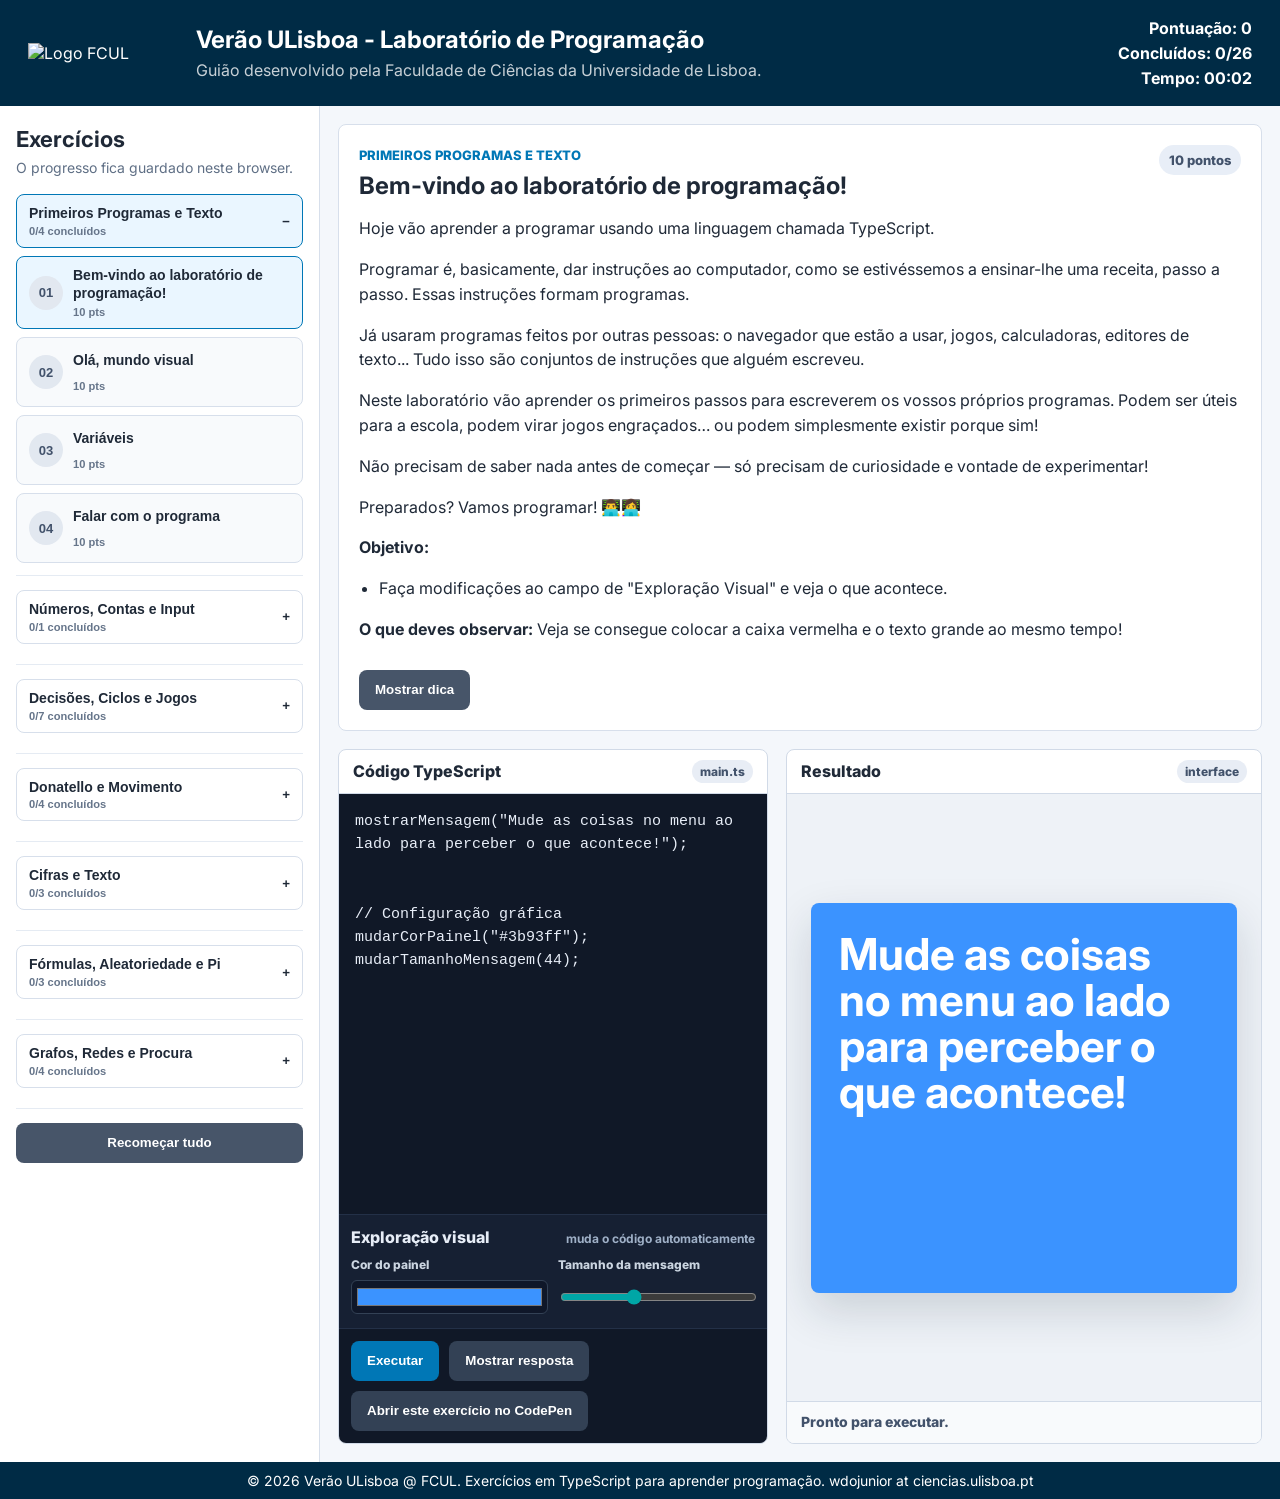
==== index.html @ 36903ab9 "updating project and project structure" ====
<!DOCTYPE html>
<html lang="pt">
  <head>
    <meta charset="UTF-8">
    <meta name="viewport" content="width=device-width, initial-scale=1.0">
    <title>Verão ULisboa - Laboratório de Programação</title>
    <link rel="stylesheet" href="https://fonts.googleapis.com/css2?family=Inter:wght@400;600;700&display=swap">
    <link rel="stylesheet" href="assets/style.css">
  </head>
  <body>
    <header class="topbar">
      <img src="https://ciencias.ulisboa.pt/sites/default/files/Ciencias_Logo_Azul-02.png" alt="Logo FCUL">
      <div>
        <h1>Verão ULisboa - Laboratório de Programação</h1>
        <p>Guião desenvolvido pela Faculdade de Ciências da Universidade de Lisboa.</p>
      </div>
      <div class="status-panel" aria-label="Progresso">
        <div>Pontuação: <span id="score">0</span></div>
        <div>Concluídos: <span id="completedCount">0</span>/<span id="totalCount">0</span></div>
        <div>Tempo: <span id="timer">00:00</span></div>
      </div>
    </header>

    <main class="workspace">
      <aside class="exercise-nav" aria-label="Lista de exercícios">
        <div class="nav-heading">
          <h2>Exercícios</h2>
          <p>O progresso fica guardado neste browser.</p>
        </div>
        <div id="exerciseList" class="exercise-list"></div>
        <div class="restart-button">
          <button type="button" onclick="restartTutorial()">Recomeçar tudo</button>
        </div>
      </aside>

      <section class="lesson">
        <article class="briefing">
          <div class="briefing-header">
            <div>
              <p id="exerciseTopic" class="eyebrow"></p>
              <h2 id="exerciseTitle"></h2>
            </div>
            <span id="exerciseStatus" class="status-badge"></span>
          </div>
          <div id="exerciseBody"></div>
          <div class="hint-box" id="hintBox"></div>
        </article>

        <section id="editor-preview-container" class="lab">
          <div class="editor-shell">
            <div class="panel-title">
              <span>Código TypeScript</span>
              <span class="file-pill">main.ts</span>
            </div>
            <textarea id="editor" spellcheck="false" aria-label="Editor de TypeScript"></textarea>
            <div id="visualTools" class="visual-tools" hidden></div>
            <div class="actions">
              <button type="button" onclick="runStudentCode()">Executar</button>
              <button type="button" class="secondary-button" id="solutionBtn" onclick="showSolution()">Mostrar resposta</button>
              <button type="button" class="secondary-button" onclick="openInCodePen()">Abrir este exercício no CodePen</button>
            </div>
          </div>

          <div class="preview-shell">
            <div class="panel-title">
              <span>Resultado</span>
              <span class="file-pill">interface</span>
            </div>
            <iframe id="preview" title="Resultado do código"></iframe>
            <div id="console" class="console-area" hidden>
              <div class="console-header">
                <span>Terminal</span>
                <span class="console-status" id="consoleStatus"></span>
              </div>
              <div id="consoleOutput" class="console-output"></div>
              <form id="consoleForm" class="console-input-row" hidden autocomplete="off">
                <span class="console-chevron">▸</span>
                <input id="consoleInput" type="text" class="console-input" placeholder="Escreve aqui e carrega Enter…" aria-label="Input do terminal">
                <button type="submit" class="console-submit">Enviar</button>
              </form>
            </div>
            <div id="feedback" class="feedback neutral" role="status" aria-live="polite">Pronto para executar.</div>
          </div>
        </section>
      </section>
    </main>

    <div class="footer">
      &copy; 2026 Verão ULisboa @ FCUL. Exercícios em TypeScript para aprender programação.
      wdojunior at ciencias.ulisboa.pt
    </div>

    <script src="assets/exercises/01-fundamentos.js"></script>
    <script src="assets/exercises/02-numeros.js"></script>
    <script src="assets/exercises/03-ciclos.js"></script>
    <script src="assets/exercises/04-donatello.js"></script>
    <script src="assets/exercises/05-cifras-matematica.js"></script>
    <script src="assets/exercises/06-estruturas.js"></script>
    <script src="assets/exercises/07-interativo.js"></script>
    <script src="assets/app/utils.js"></script>
    <script src="assets/app/curriculum.js"></script>
    <script src="assets/app/preview.js"></script>
    <script src="assets/app/visual-tools.js"></script>
    <script src="assets/app/terminal.js"></script>
    <script src="assets/main.js"></script>
  </body>
</html>
---- assets/style.css ----
* {
  box-sizing: border-box;
}

body {
  margin: 0;
  min-height: 100vh;
  font-family: Inter, Arial, sans-serif;
  background: #f4f7fb;
  color: #1f2937;
  display: flex;
  flex-direction: column;
}

.topbar {
  min-height: 92px;
  padding: 18px 28px;
  display: grid;
  grid-template-columns: auto minmax(0, 1fr) auto;
  align-items: center;
  gap: 20px;
  background: #002b45;
  color: white;
}

.topbar img {
  width: 148px;
  max-width: 30vw;
}

.topbar h1 {
  margin: 0 0 6px;
  font-size: 24px;
  line-height: 1.2;
}

.topbar p {
  margin: 0;
  color: rgba(255, 255, 255, 0.78);
}

.status-panel {
  min-width: 168px;
  display: grid;
  gap: 5px;
  font-weight: 700;
  text-align: right;
}

.workspace {
  flex: 1;
  min-height: 0;
  display: grid;
  grid-template-columns: 320px minmax(0, 1fr);
}

.exercise-nav {
  grid-column: 1;
  grid-row: 1;
  min-height: 0;
  padding: 20px 16px;
  overflow-y: auto;
  border-right: 1px solid #d7dfeb;
  background: #ffffff;
}

.lesson {
  grid-column: 2;
  grid-row: 1;
}

.nav-heading h2 {
  margin: 0 0 6px;
  font-size: 22px;
}

.nav-heading p {
  margin: 0 0 16px;
  color: #5f6f85;
  font-size: 14px;
  line-height: 1.45;
}

.exercise-list {
  display: grid;
  gap: 14px;
}

.topic-group {
  padding-bottom: 12px;
  border-bottom: 1px solid #e5ebf3;
}

.topic-toggle {
  width: 100%;
  min-height: 52px;
  padding: 10px 12px;
  display: flex;
  align-items: center;
  justify-content: space-between;
  gap: 12px;
  border: 1px solid #d7dfeb;
  border-radius: 8px;
  background: #ffffff;
  color: #1f2937;
  text-align: left;
}

.topic-toggle:hover {
  background: #f8fafc;
  border-color: #0077b6;
}

.topic-toggle span:first-child {
  display: grid;
  gap: 3px;
}

.topic-toggle strong {
  font-size: 14px;
  line-height: 1.2;
}

.topic-toggle small {
  color: #66758a;
  font-weight: 800;
}

.topic-group.open .topic-toggle {
  background: #eaf6ff;
  border-color: #0077b6;
}

.topic-exercises {
  margin-top: 8px;
  display: grid;
  gap: 8px;
}

.exercise-item {
  width: 100%;
  min-height: 70px;
  padding: 10px 12px;
  display: grid;
  grid-template-columns: auto minmax(0, 1fr);
  grid-template-areas:
    "number title"
    "number meta";
  column-gap: 10px;
  align-items: center;
  border: 1px solid #d7dfeb;
  border-radius: 8px;
  background: #f8fafc;
  color: #1f2937;
  text-align: left;
  cursor: pointer;
}

.exercise-item:hover {
  border-color: #0077b6;
}

.exercise-item.active {
  border-color: #0077b6;
  background: #eaf6ff;
}

.exercise-item.done {
  border-color: #2ca66f;
}

.exercise-item span {
  grid-area: number;
  width: 34px;
  height: 34px;
  display: grid;
  place-items: center;
  border-radius: 999px;
  background: #e2e8f0;
  color: #42526b;
  font-weight: 800;
  font-size: 13px;
}

.exercise-item.done span {
  background: #d9fbe8;
  color: #157347;
}

.exercise-item strong {
  grid-area: title;
  min-width: 0;
  font-size: 14px;
  line-height: 1.25;
}

.exercise-item small {
  grid-area: meta;
  margin-top: 4px;
  color: #66758a;
  font-weight: 700;
}

.lesson {
  min-height: 0;
  padding: 18px;
  display: grid;
  grid-template-rows: auto minmax(0, 1fr);
  gap: 18px;
}

.briefing {
  padding: 20px;
  border: 1px solid #d7dfeb;
  border-radius: 8px;
  background: #ffffff;
}

.briefing-header {
  display: flex;
  justify-content: space-between;
  gap: 16px;
}

.eyebrow {
  margin: 0 0 6px;
  color: #0077b6;
  font-size: 13px;
  font-weight: 800;
  text-transform: uppercase;
}

.briefing h2 {
  margin: 0;
  font-size: 24px;
}

.briefing p,
.briefing li {
  line-height: 1.55;
}

.briefing ul {
  margin-bottom: 0;
  padding-left: 20px;
}

.status-badge {
  height: fit-content;
  padding: 7px 10px;
  border-radius: 999px;
  background: #e8eef7;
  color: #42526b;
  font-size: 13px;
  font-weight: 800;
  white-space: nowrap;
}

.status-badge.done {
  background: #d9fbe8;
  color: #157347;
}

.hint-box {
  margin-top: 14px;
  padding: 12px 14px;
  border-left: 4px solid #0077b6;
  border-radius: 0 8px 8px 0;
  background: #eaf6ff;
  color: #304257;
  line-height: 1.5;
}

.hint-box[hidden] {
  display: none;
}

.hint-toggle {
  margin-top: 12px;
  background: #475569;
}

.hint-toggle:hover {
  background: #334155;
}

.lab {
  min-height: 0;
  display: grid;
  grid-template-columns: minmax(360px, 0.95fr) minmax(420px, 1.05fr);
  gap: 18px;
}

.editor-shell,
.preview-shell {
  min-height: 0;
  display: flex;
  flex-direction: column;
  border: 1px solid #d1dae7;
  border-radius: 8px;
  overflow: hidden;
  background: white;
}

.panel-title {
  min-height: 44px;
  padding: 10px 14px;
  display: flex;
  align-items: center;
  justify-content: space-between;
  gap: 12px;
  border-bottom: 1px solid #d1dae7;
  font-weight: 800;
}

.file-pill {
  padding: 4px 8px;
  border-radius: 999px;
  background: #e8edf5;
  color: #42526b;
  font-size: 12px;
}

code,
pre,
textarea {
  font-family: "SFMono-Regular", Consolas, "Liberation Mono", monospace;
}

#editor {
  flex: 1;
  min-height: 420px;
  width: 100%;
  padding: 16px;
  border: 0;
  resize: none;
  outline: none;
  background: #101827;
  color: #e7edf7;
  font-size: 15px;
  line-height: 1.55;
}

.visual-tools {
  padding: 12px;
  display: grid;
  gap: 10px;
  border-top: 1px solid #233047;
  background: #162033;
  color: #e7edf7;
}

.visual-tools[hidden] {
  display: none;
}

.visual-tools-header {
  display: flex;
  align-items: baseline;
  justify-content: space-between;
  gap: 12px;
}

.visual-tools-title {
  font-weight: 800;
}

.visual-tools-note {
  color: #9fb0c7;
  font-size: 12px;
  font-weight: 700;
}

.visual-control-grid {
  display: grid;
  grid-template-columns: repeat(auto-fit, minmax(170px, 1fr));
  gap: 10px;
}

.visual-control {
  min-width: 0;
  display: grid;
  gap: 6px;
}

.visual-control label {
  color: #cbd5e1;
  font-size: 12px;
  font-weight: 800;
}

.visual-control input,
.visual-control select {
  width: 100%;
  min-height: 34px;
  border: 1px solid #334155;
  border-radius: 6px;
  background: #0f1729;
  color: #f8fafc;
  font: inherit;
}

.visual-control input[type="color"] {
  padding: 3px;
}

.visual-control input[type="range"] {
  accent-color: #00a6a6;
}

.actions {
  padding: 12px;
  display: flex;
  flex-wrap: wrap;
  gap: 10px;
  border-top: 1px solid #233047;
  background: #101827;
}

button {
  min-height: 40px;
  padding: 10px 16px;
  border: 0;
  border-radius: 8px;
  background: #0077b6;
  color: white;
  font-weight: 800;
  cursor: pointer;
}

button:hover {
  background: #005f92;
}

.secondary-button {
  background: #334155;
}

.secondary-button:hover {
  background: #1f2937;
}

.topic-toggle {
  width: 100%;
  min-height: 52px;
  padding: 10px 12px;
  display: flex;
  align-items: center;
  justify-content: space-between;
  gap: 12px;
  border: 1px solid #d7dfeb;
  border-radius: 8px;
  background: #ffffff;
  color: #1f2937;
  text-align: left;
}

.topic-toggle:hover {
  background: #f8fafc;
  border-color: #0077b6;
  color: #1f2937;
}

.topic-group.open .topic-toggle {
  background: #eaf6ff;
  border-color: #0077b6;
}

.exercise-item {
  width: 100%;
  min-height: 70px;
  padding: 10px 12px;
  display: grid;
  grid-template-columns: auto minmax(0, 1fr);
  grid-template-areas:
    "number title"
    "number meta";
  column-gap: 10px;
  align-items: center;
  border: 1px solid #d7dfeb;
  border-radius: 8px;
  background: #f8fafc;
  color: #1f2937;
  text-align: left;
}

.exercise-item:hover {
  background: #f8fafc;
  border-color: #0077b6;
  color: #1f2937;
}

.exercise-item.active {
  border-color: #0077b6;
  background: #eaf6ff;
}

.exercise-item.done {
  border-color: #2ca66f;
}

.feedback {
  min-height: 42px;
  padding: 11px 14px;
  border-top: 1px solid #d1dae7;
  background: #f8fafc;
  color: #42526b;
  font-size: 14px;
  font-weight: 800;
}

.feedback.correct {
  background: #ecfdf3;
  color: #157347;
}

.feedback.wrong {
  background: #fef2f2;
  color: #b42318;
}

.feedback.neutral {
  background: #f8fafc;
  color: #42526b;
}

#preview {
  flex: 1;
  width: 100%;
  min-height: 420px;
  border: 0;
  background: white;
}

.restart-button {
  margin-top: 14px;
}

.restart-button button {
  width: 100%;
  background: #475569;
}

.restart-button button:hover {
  background: #334155;
}

/* ─── Interactive Console / Terminal ─── */

.console-area {
  display: flex;
  flex-direction: column;
  border-top: 1px solid #1e293b;
  background: #0c1322;
  max-height: 220px;
  overflow: hidden;
}

.console-area[hidden],
.terminal-disabled .console-area,
.console-input-row[hidden] {
  display: none !important;
}

.console-header {
  padding: 6px 14px;
  display: flex;
  align-items: center;
  justify-content: space-between;
  background: #151d2e;
  color: #94a3b8;
  font-size: 12px;
  font-weight: 800;
  text-transform: uppercase;
  letter-spacing: 0.05em;
  border-bottom: 1px solid #1e293b;
}

.console-status {
  font-size: 11px;
  color: #f59e0b;
  text-transform: none;
}

.console-status::before {
  content: '';
  display: inline-block;
  width: 7px;
  height: 7px;
  margin-right: 5px;
  border-radius: 999px;
  background: #f59e0b;
  animation: consolePulse 1.6s ease-in-out infinite;
}

.console-status:empty {
  display: none;
}

.console-status:empty::before {
  display: none;
}

@keyframes consolePulse {
  0%, 100% { opacity: 0.4; }
  50% { opacity: 1; }
}

.console-output {
  flex: 1;
  min-height: 0;
  padding: 8px 14px;
  overflow-y: auto;
  font-family: "SFMono-Regular", Consolas, "Liberation Mono", monospace;
  font-size: 13px;
  line-height: 1.6;
}

.console-line {
  color: #e2e8f0;
  padding: 1px 0;
  animation: consoleFadeIn 0.2s ease;
}

.console-line.input-echo {
  color: #60a5fa;
}

.console-line.system {
  color: #94a3b8;
  font-style: italic;
}

@keyframes consoleFadeIn {
  from { opacity: 0; transform: translateY(4px); }
  to   { opacity: 1; transform: translateY(0); }
}

.console-input-row {
  display: flex;
  align-items: center;
  gap: 8px;
  padding: 8px 14px;
  border-top: 1px solid #1e293b;
  background: #0f1729;
  animation: consoleFadeIn 0.2s ease;
}

.console-chevron {
  color: #22c55e;
  font-size: 14px;
  font-weight: 800;
  flex-shrink: 0;
}

.console-input {
  flex: 1;
  min-width: 0;
  padding: 7px 10px;
  border: 1px solid #334155;
  border-radius: 6px;
  background: #1e293b;
  color: #f1f5f9;
  font-family: "SFMono-Regular", Consolas, "Liberation Mono", monospace;
  font-size: 14px;
  outline: none;
  transition: border-color 0.15s;
}

.console-input:focus {
  border-color: #3b82f6;
  box-shadow: 0 0 0 2px rgba(59, 130, 246, 0.25);
}

.console-input::placeholder {
  color: #4b5563;
}

.console-submit {
  min-height: 34px;
  padding: 6px 14px;
  border-radius: 6px;
  background: #22c55e;
  color: #052e16;
  font-size: 13px;
  font-weight: 800;
  flex-shrink: 0;
}

.console-submit:hover {
  background: #16a34a;
}

.footer {
  padding: 10px 16px;
  text-align: center;
  background: #002b45;
  color: white;
  font-size: 14px;
}

@media (max-width: 1100px) {
  .workspace {
    grid-template-columns: 270px minmax(0, 1fr);
  }

  .lab {
    grid-template-columns: 1fr;
    grid-template-rows: minmax(360px, 0.9fr) minmax(420px, 1fr);
  }

  #editor,
  #preview {
    min-height: 320px;
  }
}

@media (max-width: 760px) {
  .topbar,
  .workspace,
  .lesson {
    display: flex;
    flex-direction: column;
  }

  .topbar {
    align-items: flex-start;
  }

  .status-panel {
    text-align: left;
  }

  .exercise-nav {
    max-height: none;
    border-right: 0;
    border-bottom: 1px solid #d7dfeb;
  }

  .briefing-header {
    flex-direction: column;
  }

  .topbar img {
    max-width: 190px;
  }
}
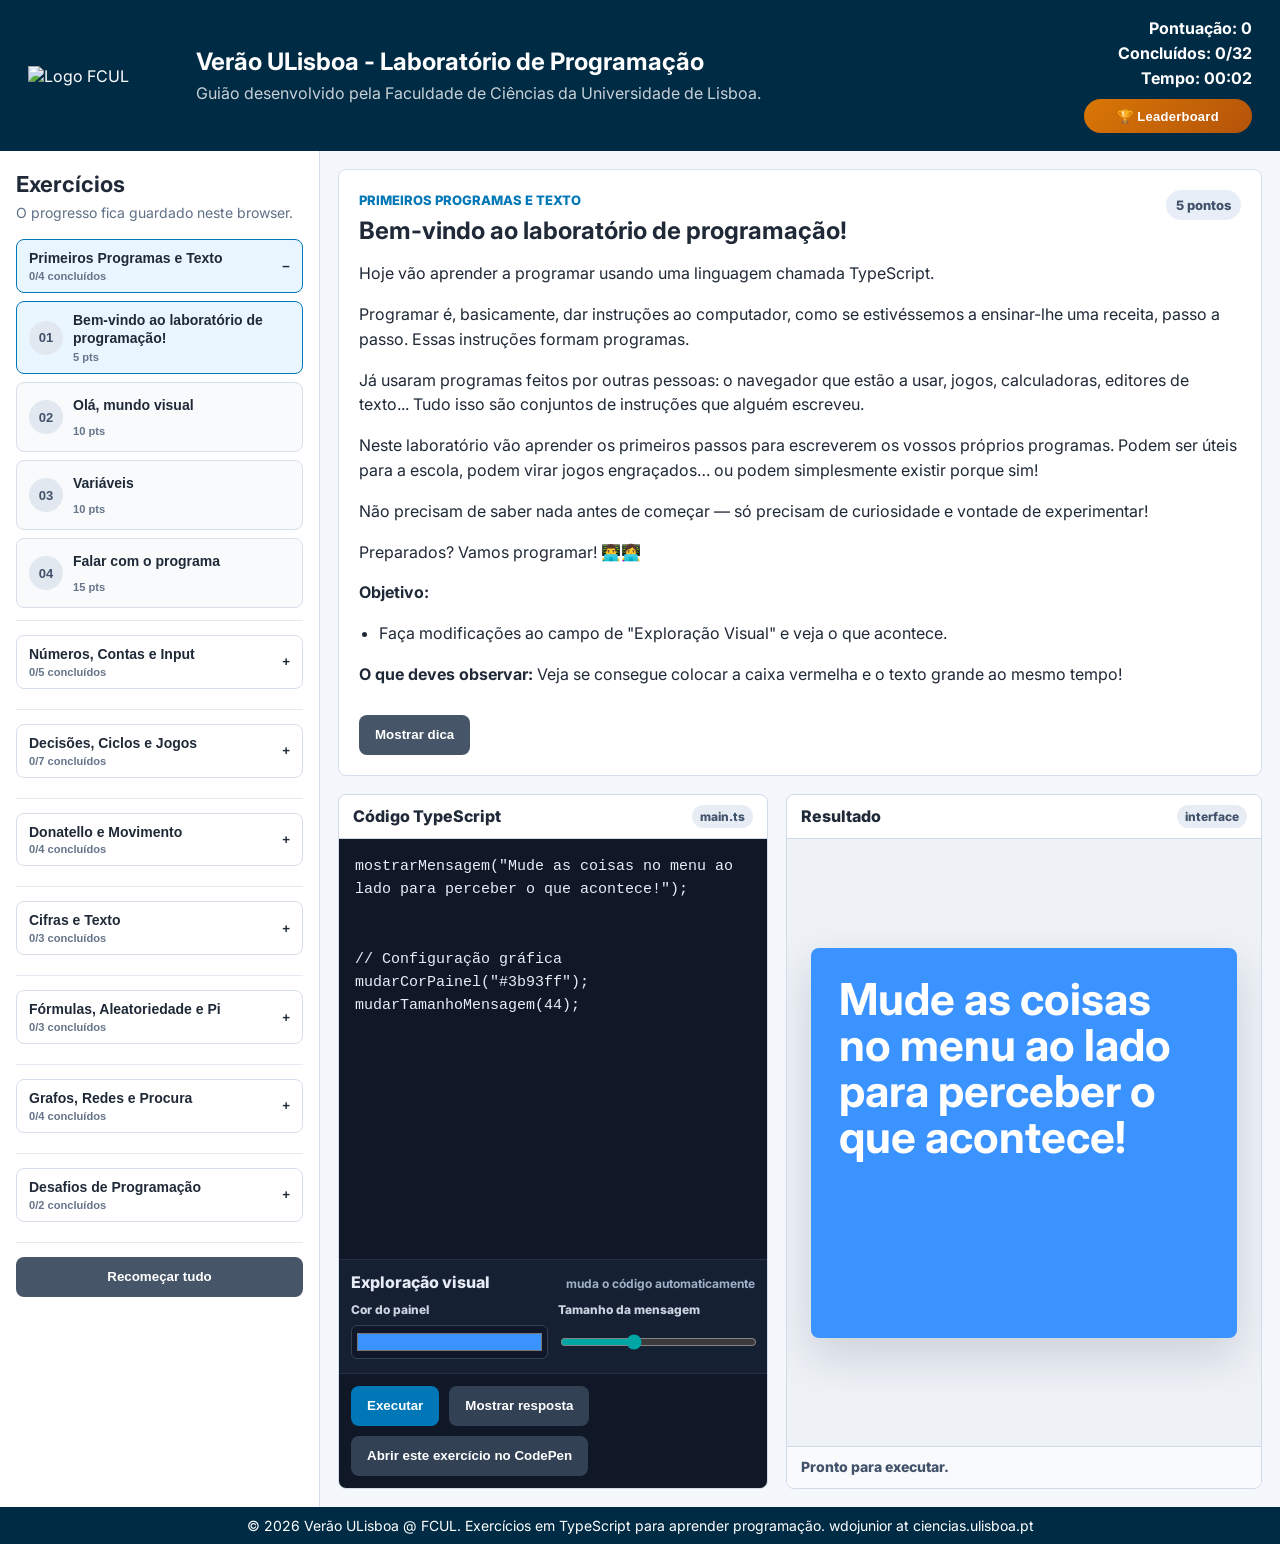
==== commit e93f4e08: "testing leaderboard" ====
--- a/index.html
+++ b/index.html
@@ -18,6 +18,7 @@
         <div>Pontuação: <span id="score">0</span></div>
         <div>Concluídos: <span id="completedCount">0</span>/<span id="totalCount">0</span></div>
         <div>Tempo: <span id="timer">00:00</span></div>
+        <button type="button" class="lb-open-btn" onclick="openLeaderboardModal()">🏆 Leaderboard</button>
       </div>
     </header>
 
@@ -90,6 +91,48 @@
       wdojunior at ciencias.ulisboa.pt
     </div>
 
+    <!-- Leaderboard Modal -->
+    <div id="leaderboardModal" class="modal-overlay" hidden role="dialog" aria-modal="true" aria-labelledby="modalTitle">
+      <div class="modal-box">
+        <div class="modal-header">
+          <h2 id="modalTitle">🏆 Submeter Pontuação</h2>
+          <button type="button" class="modal-close" onclick="closeLeaderboardModal()" aria-label="Fechar">×</button>
+        </div>
+        <div class="modal-body">
+          <p class="modal-intro">Guarda o teu resultado no leaderboard da turma!</p>
+          <div class="modal-stats">
+            <div class="modal-stat">
+              <span class="modal-stat-value" id="modalScore">0</span>
+              <span class="modal-stat-label">pontos</span>
+            </div>
+            <div class="modal-stat">
+              <span class="modal-stat-value" id="modalCompleted">0</span>
+              <span class="modal-stat-label">concluídos</span>
+            </div>
+            <div class="modal-stat">
+              <span class="modal-stat-value" id="modalTime">00:00</span>
+              <span class="modal-stat-label">tempo</span>
+            </div>
+          </div>
+          <form id="leaderboardForm" onsubmit="submitToLeaderboard(event)">
+            <div class="form-group">
+              <label for="lbName">Nome</label>
+              <input id="lbName" type="text" placeholder="O teu nome" required autocomplete="name">
+            </div>
+            <div class="form-group">
+              <label for="lbEmail">E-mail</label>
+              <input id="lbEmail" type="email" placeholder="o-teu-email@exemplo.com" required autocomplete="email">
+            </div>
+            <p id="lbFeedback" class="lb-feedback"></p>
+            <div class="modal-actions">
+              <button type="submit" class="modal-submit">Submeter pontuação</button>
+              <a href="leaderboard.html" target="_blank" class="modal-link-btn">Ver leaderboard</a>
+            </div>
+          </form>
+        </div>
+      </div>
+    </div>
+
     <script src="assets/exercises/01-fundamentos.js"></script>
     <script src="assets/exercises/02-numeros.js"></script>
     <script src="assets/exercises/03-ciclos.js"></script>
@@ -97,6 +140,7 @@
     <script src="assets/exercises/05-cifras-matematica.js"></script>
     <script src="assets/exercises/06-estruturas.js"></script>
     <script src="assets/exercises/07-interativo.js"></script>
+    <script src="assets/exercises/08-desafios.js"></script>
     <script src="assets/app/utils.js"></script>
     <script src="assets/app/curriculum.js"></script>
     <script src="assets/app/preview.js"></script>
--- a/assets/style.css
+++ b/assets/style.css
@@ -109,6 +109,7 @@
 .topic-toggle:hover {
   background: #f8fafc;
   border-color: #0077b6;
+  color: #1f2937;
 }
 
 .topic-toggle span:first-child {
@@ -440,64 +441,6 @@
   background: #1f2937;
 }
 
-.topic-toggle {
-  width: 100%;
-  min-height: 52px;
-  padding: 10px 12px;
-  display: flex;
-  align-items: center;
-  justify-content: space-between;
-  gap: 12px;
-  border: 1px solid #d7dfeb;
-  border-radius: 8px;
-  background: #ffffff;
-  color: #1f2937;
-  text-align: left;
-}
-
-.topic-toggle:hover {
-  background: #f8fafc;
-  border-color: #0077b6;
-  color: #1f2937;
-}
-
-.topic-group.open .topic-toggle {
-  background: #eaf6ff;
-  border-color: #0077b6;
-}
-
-.exercise-item {
-  width: 100%;
-  min-height: 70px;
-  padding: 10px 12px;
-  display: grid;
-  grid-template-columns: auto minmax(0, 1fr);
-  grid-template-areas:
-    "number title"
-    "number meta";
-  column-gap: 10px;
-  align-items: center;
-  border: 1px solid #d7dfeb;
-  border-radius: 8px;
-  background: #f8fafc;
-  color: #1f2937;
-  text-align: left;
-}
-
-.exercise-item:hover {
-  background: #f8fafc;
-  border-color: #0077b6;
-  color: #1f2937;
-}
-
-.exercise-item.active {
-  border-color: #0077b6;
-  background: #eaf6ff;
-}
-
-.exercise-item.done {
-  border-color: #2ca66f;
-}
 
 .feedback {
   min-height: 42px;
@@ -699,6 +642,204 @@
   font-size: 14px;
 }
 
+/* ─── Leaderboard button ─── */
+.lb-open-btn {
+  margin-top: 6px;
+  min-height: 34px;
+  padding: 6px 14px;
+  background: linear-gradient(135deg, #d97706, #b45309);
+  border-radius: 20px;
+  font-size: 13px;
+  font-weight: 800;
+  letter-spacing: 0.02em;
+  white-space: nowrap;
+  transition: transform 0.15s, box-shadow 0.15s;
+}
+
+.lb-open-btn:hover {
+  background: linear-gradient(135deg, #f59e0b, #d97706);
+  transform: translateY(-1px);
+  box-shadow: 0 4px 14px rgba(217, 119, 6, 0.45);
+}
+
+/* ─── Modal ─── */
+.modal-overlay {
+  position: fixed;
+  inset: 0;
+  z-index: 9999;
+  background: rgba(0, 0, 0, 0.55);
+  backdrop-filter: blur(4px);
+  display: grid;
+  place-items: center;
+  padding: 16px;
+  animation: modalFadeIn 0.2s ease;
+}
+
+.modal-overlay[hidden] {
+  display: none;
+}
+
+@keyframes modalFadeIn {
+  from { opacity: 0; }
+  to   { opacity: 1; }
+}
+
+.modal-box {
+  width: min(480px, 100%);
+  background: #fff;
+  border-radius: 16px;
+  box-shadow: 0 24px 64px rgba(0, 0, 0, 0.3);
+  overflow: hidden;
+  animation: modalSlideUp 0.25s cubic-bezier(0.34, 1.3, 0.64, 1);
+}
+
+@keyframes modalSlideUp {
+  from { opacity: 0; transform: translateY(24px) scale(0.97); }
+  to   { opacity: 1; transform: translateY(0) scale(1); }
+}
+
+.modal-header {
+  padding: 20px 24px;
+  display: flex;
+  align-items: center;
+  justify-content: space-between;
+  background: linear-gradient(135deg, #002b45, #0077b6);
+  color: white;
+}
+
+.modal-header h2 {
+  margin: 0;
+  font-size: 20px;
+}
+
+.modal-close {
+  width: 32px;
+  height: 32px;
+  min-height: 0;
+  padding: 0;
+  display: grid;
+  place-items: center;
+  border-radius: 999px;
+  background: rgba(255,255,255,0.18);
+  font-size: 18px;
+  line-height: 1;
+}
+
+.modal-close:hover {
+  background: rgba(255,255,255,0.32);
+}
+
+.modal-body {
+  padding: 24px;
+}
+
+.modal-intro {
+  margin: 0 0 18px;
+  color: #42526b;
+  font-size: 15px;
+}
+
+.modal-stats {
+  display: grid;
+  grid-template-columns: repeat(3, 1fr);
+  gap: 12px;
+  margin-bottom: 22px;
+}
+
+.modal-stat {
+  padding: 14px 10px;
+  border-radius: 10px;
+  background: #f0f7ff;
+  text-align: center;
+  display: grid;
+  gap: 4px;
+}
+
+.modal-stat-value {
+  font-size: 26px;
+  font-weight: 800;
+  color: #0077b6;
+  line-height: 1;
+}
+
+.modal-stat-label {
+  font-size: 12px;
+  font-weight: 700;
+  color: #66758a;
+  text-transform: uppercase;
+  letter-spacing: 0.05em;
+}
+
+.form-group {
+  margin-bottom: 14px;
+  display: grid;
+  gap: 6px;
+}
+
+.form-group label {
+  font-size: 13px;
+  font-weight: 800;
+  color: #1f2937;
+}
+
+.form-group input {
+  width: 100%;
+  padding: 10px 12px;
+  border: 1.5px solid #d1dae7;
+  border-radius: 8px;
+  font: inherit;
+  font-size: 15px;
+  color: #1f2937;
+  outline: none;
+  transition: border-color 0.15s, box-shadow 0.15s;
+}
+
+.form-group input:focus {
+  border-color: #0077b6;
+  box-shadow: 0 0 0 3px rgba(0, 119, 182, 0.15);
+}
+
+.lb-feedback {
+  min-height: 1.4em;
+  margin: 4px 0 10px;
+  font-size: 14px;
+  font-weight: 700;
+  color: #157347;
+}
+
+.modal-actions {
+  display: flex;
+  gap: 10px;
+  align-items: center;
+  margin-top: 6px;
+}
+
+.modal-submit {
+  flex: 1;
+  background: linear-gradient(135deg, #0077b6, #005f92);
+  font-size: 15px;
+}
+
+.modal-submit:hover {
+  background: linear-gradient(135deg, #0090d9, #0077b6);
+}
+
+.modal-link-btn {
+  padding: 10px 14px;
+  border-radius: 8px;
+  background: #f0f7ff;
+  color: #0077b6;
+  font-weight: 800;
+  font-size: 14px;
+  text-decoration: none;
+  white-space: nowrap;
+  transition: background 0.15s;
+}
+
+.modal-link-btn:hover {
+  background: #dbeeff;
+}
+
 @media (max-width: 1100px) {
   .workspace {
     grid-template-columns: 270px minmax(0, 1fr);
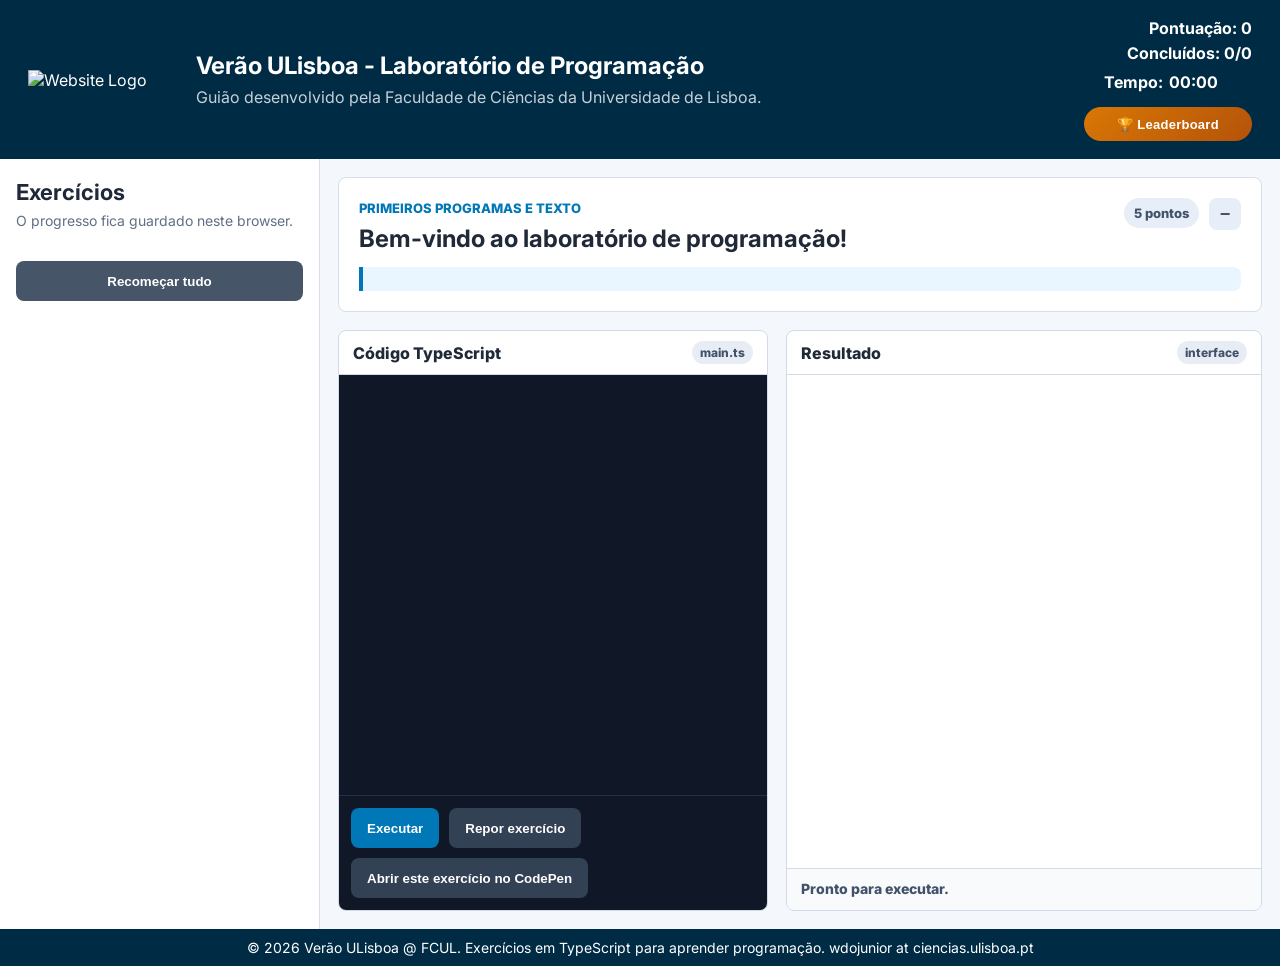
==== commit b076e144: "updating graphical elements of the project. Adding exercise-validator" ====
--- a/index.html
+++ b/index.html
@@ -1,151 +1,182 @@
 <!DOCTYPE html>
 <html lang="pt">
-  <head>
-    <meta charset="UTF-8">
-    <meta name="viewport" content="width=device-width, initial-scale=1.0">
-    <title>Verão ULisboa - Laboratório de Programação</title>
-    <link rel="stylesheet" href="https://fonts.googleapis.com/css2?family=Inter:wght@400;600;700&display=swap">
-    <link rel="stylesheet" href="assets/style.css">
-  </head>
-  <body>
-    <header class="topbar">
-      <img src="https://ciencias.ulisboa.pt/sites/default/files/Ciencias_Logo_Azul-02.png" alt="Logo FCUL">
-      <div>
-        <h1>Verão ULisboa - Laboratório de Programação</h1>
-        <p>Guião desenvolvido pela Faculdade de Ciências da Universidade de Lisboa.</p>
+
+<head>
+  <meta charset="UTF-8">
+  <meta name="viewport" content="width=device-width, initial-scale=1.0">
+  <title>Verão ULisboa - Laboratório de Programação</title>
+  <link rel="stylesheet" href="https://fonts.googleapis.com/css2?family=Inter:wght@400;600;700&display=swap">
+  <link rel="stylesheet" href="assets/style.css">
+</head>
+
+<body>
+  <header class="topbar">
+    <img src="logo.svg" alt="Website Logo">
+
+    <div>
+      <h1>Verão ULisboa - Laboratório de Programação</h1>
+      <p>Guião desenvolvido pela Faculdade de Ciências da Universidade de Lisboa.</p>
+    </div>
+    <div class="status-panel" aria-label="Progresso">
+      <div>Pontuação: <span id="score">0</span></div>
+      <div>Concluídos: <span id="completedCount">0</span>/<span id="totalCount">0</span></div>
+      <div class="timer-wrap">
+        Tempo: <span id="timer">00:00</span>
+        <button type="button" id="timerPauseBtn" class="timer-pause-hidden" onclick="toggleTimerPause()"
+          aria-label="Pausar cronómetro" title="Pausar cronómetro">⏸</button>
       </div>
-      <div class="status-panel" aria-label="Progresso">
-        <div>Pontuação: <span id="score">0</span></div>
-        <div>Concluídos: <span id="completedCount">0</span>/<span id="totalCount">0</span></div>
-        <div>Tempo: <span id="timer">00:00</span></div>
-        <button type="button" class="lb-open-btn" onclick="openLeaderboardModal()">🏆 Leaderboard</button>
+      <button type="button" class="lb-open-btn" onclick="openLeaderboardModal()">🏆 Leaderboard</button>
+    </div>
+  </header>
+
+  <main class="workspace">
+    <aside class="exercise-nav" aria-label="Lista de exercícios">
+      <div class="nav-heading">
+        <h2>Exercícios</h2>
+        <p>O progresso fica guardado neste browser.</p>
       </div>
-    </header>
+      <div id="exerciseList" class="exercise-list"></div>
+      <div class="restart-button">
+        <button type="button" onclick="restartTutorial()">Recomeçar tudo</button>
+      </div>
+    </aside>
 
-    <main class="workspace">
-      <aside class="exercise-nav" aria-label="Lista de exercícios">
-        <div class="nav-heading">
-          <h2>Exercícios</h2>
-          <p>O progresso fica guardado neste browser.</p>
+    <section class="lesson">
+      <article class="briefing" id="briefingArticle">
+        <div class="briefing-header">
+          <div>
+            <p id="exerciseTopic" class="eyebrow"></p>
+            <h2 id="exerciseTitle"></h2>
+          </div>
+          <div class="briefing-actions">
+            <span id="exerciseStatus" class="status-badge"></span>
+            <button type="button" id="briefingToggleBtn" class="briefing-toggle" onclick="toggleBriefing()"
+              aria-label="Minimizar" title="Minimizar">−</button>
+          </div>
         </div>
-        <div id="exerciseList" class="exercise-list"></div>
-        <div class="restart-button">
-          <button type="button" onclick="restartTutorial()">Recomeçar tudo</button>
-        </div>
-      </aside>
-
-      <section class="lesson">
-        <article class="briefing">
-          <div class="briefing-header">
-            <div>
-              <p id="exerciseTopic" class="eyebrow"></p>
-              <h2 id="exerciseTitle"></h2>
-            </div>
-            <span id="exerciseStatus" class="status-badge"></span>
-          </div>
+        <div id="briefingContent">
           <div id="exerciseBody"></div>
           <div class="hint-box" id="hintBox"></div>
-        </article>
+        </div>
+      </article>
 
-        <section id="editor-preview-container" class="lab">
-          <div class="editor-shell">
-            <div class="panel-title">
-              <span>Código TypeScript</span>
-              <span class="file-pill">main.ts</span>
+      <section id="editor-preview-container" class="lab">
+        <div class="editor-shell">
+          <div class="panel-title">
+            <span>Código TypeScript</span>
+            <span class="file-pill">main.ts</span>
+          </div>
+          <div class="code-editor">
+            <pre id="editorHighlight" class="editor-highlight" aria-hidden="true"></pre>
+            <textarea id="editor" spellcheck="false" aria-label="Editor de TypeScript"
+              aria-describedby="feedback"></textarea>
+          </div>
+          <div class="actions">
+            <button type="button" onclick="runStudentCode()" title="Executar (Ctrl+Enter ou Cmd+Enter)">Executar</button>
+            <button type="button" class="secondary-button" id="resetExerciseBtn" onclick="resetCurrentExercise()">Repor
+              exercício</button>
+            <button type="button" class="secondary-button" id="solutionBtn" onclick="showSolution()">Mostrar
+              resposta</button>
+            <button type="button" class="secondary-button" onclick="openInCodePen()">Abrir este exercício no
+              CodePen</button>
+          </div>
+        </div>
+
+        <div class="preview-shell">
+          <div class="panel-title">
+            <span>Resultado</span>
+            <span class="file-pill">interface</span>
+          </div>
+          <iframe id="preview" title="Resultado do código"></iframe>
+          <div id="visualTools" class="visual-tools" hidden></div>
+          <div id="console" class="console-area" hidden>
+            <div class="console-header">
+              <span>Terminal</span>
+              <span class="console-status" id="consoleStatus"></span>
             </div>
-            <textarea id="editor" spellcheck="false" aria-label="Editor de TypeScript"></textarea>
-            <div id="visualTools" class="visual-tools" hidden></div>
-            <div class="actions">
-              <button type="button" onclick="runStudentCode()">Executar</button>
-              <button type="button" class="secondary-button" id="solutionBtn" onclick="showSolution()">Mostrar resposta</button>
-              <button type="button" class="secondary-button" onclick="openInCodePen()">Abrir este exercício no CodePen</button>
-            </div>
+            <div id="consoleOutput" class="console-output"></div>
+            <form id="consoleForm" class="console-input-row" hidden autocomplete="off">
+              <span class="console-chevron">▸</span>
+              <input id="consoleInput" type="text" class="console-input" placeholder="Escreve aqui e carrega Enter…"
+                aria-label="Input do terminal">
+              <button type="submit" class="console-submit">Enviar</button>
+            </form>
           </div>
+          <div id="feedback" class="feedback neutral" role="status" aria-live="polite">Pronto para executar.</div>
+        </div>
+      </section>
+    </section>
+  </main>
 
-          <div class="preview-shell">
-            <div class="panel-title">
-              <span>Resultado</span>
-              <span class="file-pill">interface</span>
-            </div>
-            <iframe id="preview" title="Resultado do código"></iframe>
-            <div id="console" class="console-area" hidden>
-              <div class="console-header">
-                <span>Terminal</span>
-                <span class="console-status" id="consoleStatus"></span>
-              </div>
-              <div id="consoleOutput" class="console-output"></div>
-              <form id="consoleForm" class="console-input-row" hidden autocomplete="off">
-                <span class="console-chevron">▸</span>
-                <input id="consoleInput" type="text" class="console-input" placeholder="Escreve aqui e carrega Enter…" aria-label="Input do terminal">
-                <button type="submit" class="console-submit">Enviar</button>
-              </form>
-            </div>
-            <div id="feedback" class="feedback neutral" role="status" aria-live="polite">Pronto para executar.</div>
+  <div class="footer">
+    &copy; 2026 Verão ULisboa @ FCUL. Exercícios em TypeScript para aprender programação.
+    wdojunior at ciencias.ulisboa.pt
+  </div>
+
+  <!-- Leaderboard Modal -->
+  <div id="leaderboardModal" class="modal-overlay" hidden role="dialog" aria-modal="true" aria-labelledby="modalTitle">
+    <div class="modal-box">
+      <div class="modal-header">
+        <h2 id="modalTitle">🏆 Submeter Pontuação</h2>
+        <button type="button" class="modal-close" onclick="closeLeaderboardModal()" aria-label="Fechar">×</button>
+      </div>
+      <div class="modal-body">
+        <p class="modal-intro">Guarda o teu resultado no leaderboard da turma!</p>
+        <div class="modal-stats">
+          <div class="modal-stat">
+            <span class="modal-stat-value" id="modalScore">0</span>
+            <span class="modal-stat-label">pontos</span>
           </div>
-        </section>
-      </section>
-    </main>
-
-    <div class="footer">
-      &copy; 2026 Verão ULisboa @ FCUL. Exercícios em TypeScript para aprender programação.
-      wdojunior at ciencias.ulisboa.pt
-    </div>
-
-    <!-- Leaderboard Modal -->
-    <div id="leaderboardModal" class="modal-overlay" hidden role="dialog" aria-modal="true" aria-labelledby="modalTitle">
-      <div class="modal-box">
-        <div class="modal-header">
-          <h2 id="modalTitle">🏆 Submeter Pontuação</h2>
-          <button type="button" class="modal-close" onclick="closeLeaderboardModal()" aria-label="Fechar">×</button>
+          <div class="modal-stat">
+            <span class="modal-stat-value" id="modalCompleted">0</span>
+            <span class="modal-stat-label">concluídos</span>
+          </div>
+          <div class="modal-stat">
+            <span class="modal-stat-value" id="modalTime">00:00</span>
+            <span class="modal-stat-label">tempo</span>
+          </div>
         </div>
-        <div class="modal-body">
-          <p class="modal-intro">Guarda o teu resultado no leaderboard da turma!</p>
-          <div class="modal-stats">
-            <div class="modal-stat">
-              <span class="modal-stat-value" id="modalScore">0</span>
-              <span class="modal-stat-label">pontos</span>
-            </div>
-            <div class="modal-stat">
-              <span class="modal-stat-value" id="modalCompleted">0</span>
-              <span class="modal-stat-label">concluídos</span>
-            </div>
-            <div class="modal-stat">
-              <span class="modal-stat-value" id="modalTime">00:00</span>
-              <span class="modal-stat-label">tempo</span>
-            </div>
+        <form id="leaderboardForm" onsubmit="submitToLeaderboard(event)">
+          <div class="form-group">
+            <label for="lbName">Nome</label>
+            <input id="lbName" type="text" placeholder="O teu nome" required autocomplete="name">
           </div>
-          <form id="leaderboardForm" onsubmit="submitToLeaderboard(event)">
-            <div class="form-group">
-              <label for="lbName">Nome</label>
-              <input id="lbName" type="text" placeholder="O teu nome" required autocomplete="name">
-            </div>
-            <div class="form-group">
-              <label for="lbEmail">E-mail</label>
-              <input id="lbEmail" type="email" placeholder="o-teu-email@exemplo.com" required autocomplete="email">
-            </div>
-            <p id="lbFeedback" class="lb-feedback"></p>
-            <div class="modal-actions">
-              <button type="submit" class="modal-submit">Submeter pontuação</button>
-              <a href="leaderboard.html" target="_blank" class="modal-link-btn">Ver leaderboard</a>
-            </div>
-          </form>
-        </div>
+          <div class="form-group">
+            <label for="lbEmail">E-mail</label>
+            <input id="lbEmail" type="email" placeholder="o-teu-email@exemplo.com" required autocomplete="email">
+          </div>
+          <p id="lbFeedback" class="lb-feedback"></p>
+          <div class="modal-actions">
+            <button type="submit" class="modal-submit">Submeter pontuação</button>
+            <a href="leaderboard.html" target="_blank" class="modal-link-btn">Ver leaderboard</a>
+          </div>
+        </form>
       </div>
     </div>
+  </div>
 
-    <script src="assets/exercises/01-fundamentos.js"></script>
-    <script src="assets/exercises/02-numeros.js"></script>
-    <script src="assets/exercises/03-ciclos.js"></script>
-    <script src="assets/exercises/04-donatello.js"></script>
-    <script src="assets/exercises/05-cifras-matematica.js"></script>
-    <script src="assets/exercises/06-estruturas.js"></script>
-    <script src="assets/exercises/07-interativo.js"></script>
-    <script src="assets/exercises/08-desafios.js"></script>
-    <script src="assets/app/utils.js"></script>
-    <script src="assets/app/curriculum.js"></script>
-    <script src="assets/app/preview.js"></script>
-    <script src="assets/app/visual-tools.js"></script>
-    <script src="assets/app/terminal.js"></script>
-    <script src="assets/main.js"></script>
-  </body>
-</html>
+  <!-- Firebase SDK (Compat version to keep scripts simple) -->
+  <script src="https://www.gstatic.com/firebasejs/10.12.0/firebase-app-compat.js"></script>
+  <script src="https://www.gstatic.com/firebasejs/10.12.0/firebase-firestore-compat.js"></script>
+  <script src="assets/app/firebase-db.js"></script>
+
+  <script src="assets/exercises/01-fundamentos.js"></script>
+  <script src="assets/exercises/02-numeros.js"></script>
+  <script src="assets/exercises/03-ciclos.js"></script>
+  <script src="assets/exercises/04-donatello.js"></script>
+  <script src="assets/exercises/05-cifras-matematica.js"></script>
+  <script src="assets/exercises/06-estruturas.js"></script>
+  <script src="assets/exercises/07-interativo.js"></script>
+  <script src="assets/exercises/08-desafios.js"></script>
+  <script src="assets/app/lab-mode.js"></script>
+  <script src="assets/app/utils.js"></script>
+  <script src="assets/app/exercise-checks.js"></script>
+  <script src="assets/app/exercise-validator.js"></script>
+  <script src="assets/app/curriculum.js"></script>
+  <script src="assets/app/preview.js"></script>
+  <script src="assets/app/visual-tools.js"></script>
+  <script src="assets/app/terminal.js"></script>
+  <script src="assets/main.js"></script>
+</body>
+
+</html>
--- a/assets/style.css
+++ b/assets/style.css
@@ -45,6 +45,37 @@
   gap: 5px;
   font-weight: 700;
   text-align: right;
+}
+
+.timer-wrap {
+  display: inline-flex;
+  align-items: center;
+  justify-content: flex-end;
+  gap: 6px;
+}
+
+.timer-pause-hidden {
+  min-height: 28px;
+  min-width: 28px;
+  padding: 2px 6px;
+  border-radius: 6px;
+  background: rgba(255, 255, 255, 0.12);
+  color: rgba(255, 255, 255, 0.35);
+  font-size: 13px;
+  line-height: 1;
+  opacity: 0;
+  transition: opacity 0.15s ease, color 0.15s ease, background 0.15s ease;
+}
+
+.status-panel:hover .timer-pause-hidden,
+.timer-pause-hidden:focus-visible,
+.timer-pause-hidden[aria-pressed="true"] {
+  opacity: 1;
+  color: white;
+}
+
+.timer-pause-hidden:hover {
+  background: rgba(255, 255, 255, 0.22);
 }
 
 .workspace {
@@ -140,13 +171,11 @@
 
 .exercise-item {
   width: 100%;
-  min-height: 70px;
+  min-height: 54px;
   padding: 10px 12px;
   display: grid;
-  grid-template-columns: auto minmax(0, 1fr);
-  grid-template-areas:
-    "number title"
-    "number meta";
+  grid-template-columns: auto minmax(0, 1fr) auto;
+  grid-template-areas: "number title meta";
   column-gap: 10px;
   align-items: center;
   border: 1px solid #d7dfeb;
@@ -170,6 +199,10 @@
   border-color: #2ca66f;
 }
 
+.exercise-item.failed {
+  border-color: #b42318;
+}
+
 .exercise-item span {
   grid-area: number;
   width: 34px;
@@ -186,6 +219,11 @@
 .exercise-item.done span {
   background: #d9fbe8;
   color: #157347;
+}
+
+.exercise-item.failed span {
+  background: #fee2e2;
+  color: #b42318;
 }
 
 .exercise-item strong {
@@ -197,9 +235,16 @@
 
 .exercise-item small {
   grid-area: meta;
-  margin-top: 4px;
-  color: #66758a;
-  font-weight: 700;
+  font-weight: 800;
+  font-size: 16px;
+}
+
+.exercise-item.done small {
+  color: #157347;
+}
+
+.exercise-item.failed small {
+  color: #b42318;
 }
 
 .lesson {
@@ -223,6 +268,35 @@
   gap: 16px;
 }
 
+.briefing-actions {
+  display: flex;
+  align-items: flex-start;
+  gap: 10px;
+}
+
+.briefing-toggle {
+  width: 32px;
+  height: 32px;
+  min-height: 0;
+  padding: 0;
+  display: grid;
+  place-items: center;
+  border-radius: 8px;
+  background: #e8eef7;
+  color: #42526b;
+  font-size: 18px;
+  font-weight: 800;
+  line-height: 1;
+}
+
+.briefing-toggle:hover {
+  background: #d1dae7;
+}
+
+.briefing.minimized #briefingContent {
+  display: none;
+}
+
 .eyebrow {
   margin: 0 0 6px;
   color: #0077b6;
@@ -244,6 +318,29 @@
 .briefing ul {
   margin-bottom: 0;
   padding-left: 20px;
+}
+
+.briefing code {
+  font-family: "SFMono-Regular", Consolas, "Liberation Mono", monospace;
+  background: #101827;
+  border: 1px solid #1f2937;
+  padding: 2.5px 6.5px;
+  border-radius: 5px;
+  color: #e7edf7;
+  font-size: 13.5px;
+  font-weight: 600;
+  box-shadow: 0 1px 2px rgba(0, 0, 0, 0.15);
+}
+
+@keyframes roll {
+  0% { transform: rotate(0deg) scale(1); }
+  50% { transform: rotate(180deg) scale(1.2); }
+  100% { transform: rotate(360deg) scale(1); }
+}
+
+.rolling {
+  animation: roll 0.5s cubic-bezier(0.4, 0, 0.2, 1);
+  display: inline-block;
 }
 
 .status-badge {
@@ -294,6 +391,7 @@
 
 .editor-shell,
 .preview-shell {
+  max-height: 780px;
   min-height: 0;
   display: flex;
   flex-direction: column;
@@ -328,18 +426,79 @@
   font-family: "SFMono-Regular", Consolas, "Liberation Mono", monospace;
 }
 
-#editor {
+.code-editor {
   flex: 1;
   min-height: 420px;
+  position: relative;
+  overflow: hidden;
+  background: #101827;
+}
+
+.editor-highlight,
+#editor {
+  position: absolute;
+  inset: 0;
   width: 100%;
   padding: 16px;
+  margin: 0;
   border: 0;
+  font-size: 15px;
+  line-height: 1.55;
+  tab-size: 2;
+  white-space: pre-wrap;
+  word-wrap: break-word;
+  overflow-y: auto;
+  overflow-x: hidden;
+}
+
+.editor-highlight {
+  overflow: hidden;
+  pointer-events: none;
+  color: #e7edf7;
+}
+
+#editor {
+  height: 100%;
+  max-height: 750px;
   resize: none;
   outline: none;
-  background: #101827;
-  color: #e7edf7;
-  font-size: 15px;
-  line-height: 1.55;
+  background: transparent;
+  color: transparent;
+  caret-color: #f8fafc;
+}
+
+#editor::selection {
+  background: rgba(96, 165, 250, 0.32);
+}
+
+.syntax-keyword {
+  color: #7dd3fc;
+  font-weight: 700;
+}
+
+.syntax-type {
+  color: #c4b5fd;
+}
+
+.syntax-string {
+  color: #fbbf24;
+}
+
+.syntax-number {
+  color: #86efac;
+}
+
+.syntax-comment {
+  color: #94a3b8;
+  font-style: italic;
+}
+
+.syntax-function {
+  color: #67e8f9;
+}
+
+.syntax-operator {
+  color: #f0abfc;
 }
 
 .visual-tools {
@@ -347,8 +506,8 @@
   display: grid;
   gap: 10px;
   border-top: 1px solid #233047;
-  background: #162033;
-  color: #e7edf7;
+  background: #f8fafc;
+  color: #162033;
 }
 
 .visual-tools[hidden] {
@@ -366,12 +525,6 @@
   font-weight: 800;
 }
 
-.visual-tools-note {
-  color: #9fb0c7;
-  font-size: 12px;
-  font-weight: 700;
-}
-
 .visual-control-grid {
   display: grid;
   grid-template-columns: repeat(auto-fit, minmax(170px, 1fr));
@@ -385,7 +538,7 @@
 }
 
 .visual-control label {
-  color: #cbd5e1;
+  color: #162033;
   font-size: 12px;
   font-weight: 800;
 }
@@ -394,10 +547,10 @@
 .visual-control select {
   width: 100%;
   min-height: 34px;
-  border: 1px solid #334155;
-  border-radius: 6px;
-  background: #0f1729;
-  color: #f8fafc;
+  border: 2px solid #e5e5e5;
+  border-radius: 2px;
+  background: #d1dae7;
+  color: #e5e5e5;
   font: inherit;
 }
 
@@ -545,8 +698,15 @@
 }
 
 @keyframes consolePulse {
-  0%, 100% { opacity: 0.4; }
-  50% { opacity: 1; }
+
+  0%,
+  100% {
+    opacity: 0.4;
+  }
+
+  50% {
+    opacity: 1;
+  }
 }
 
 .console-output {
@@ -575,8 +735,15 @@
 }
 
 @keyframes consoleFadeIn {
-  from { opacity: 0; transform: translateY(4px); }
-  to   { opacity: 1; transform: translateY(0); }
+  from {
+    opacity: 0;
+    transform: translateY(4px);
+  }
+
+  to {
+    opacity: 1;
+    transform: translateY(0);
+  }
 }
 
 .console-input-row {
@@ -680,8 +847,13 @@
 }
 
 @keyframes modalFadeIn {
-  from { opacity: 0; }
-  to   { opacity: 1; }
+  from {
+    opacity: 0;
+  }
+
+  to {
+    opacity: 1;
+  }
 }
 
 .modal-box {
@@ -694,8 +866,15 @@
 }
 
 @keyframes modalSlideUp {
-  from { opacity: 0; transform: translateY(24px) scale(0.97); }
-  to   { opacity: 1; transform: translateY(0) scale(1); }
+  from {
+    opacity: 0;
+    transform: translateY(24px) scale(0.97);
+  }
+
+  to {
+    opacity: 1;
+    transform: translateY(0) scale(1);
+  }
 }
 
 .modal-header {
@@ -720,13 +899,13 @@
   display: grid;
   place-items: center;
   border-radius: 999px;
-  background: rgba(255,255,255,0.18);
+  background: rgba(255, 255, 255, 0.18);
   font-size: 18px;
   line-height: 1;
 }
 
 .modal-close:hover {
-  background: rgba(255,255,255,0.32);
+  background: rgba(255, 255, 255, 0.32);
 }
 
 .modal-body {
@@ -850,13 +1029,14 @@
     grid-template-rows: minmax(360px, 0.9fr) minmax(420px, 1fr);
   }
 
-  #editor,
+  .code-editor,
   #preview {
     min-height: 320px;
   }
 }
 
 @media (max-width: 760px) {
+
   .topbar,
   .workspace,
   .lesson {
@@ -885,4 +1065,4 @@
   .topbar img {
     max-width: 190px;
   }
-}
+}
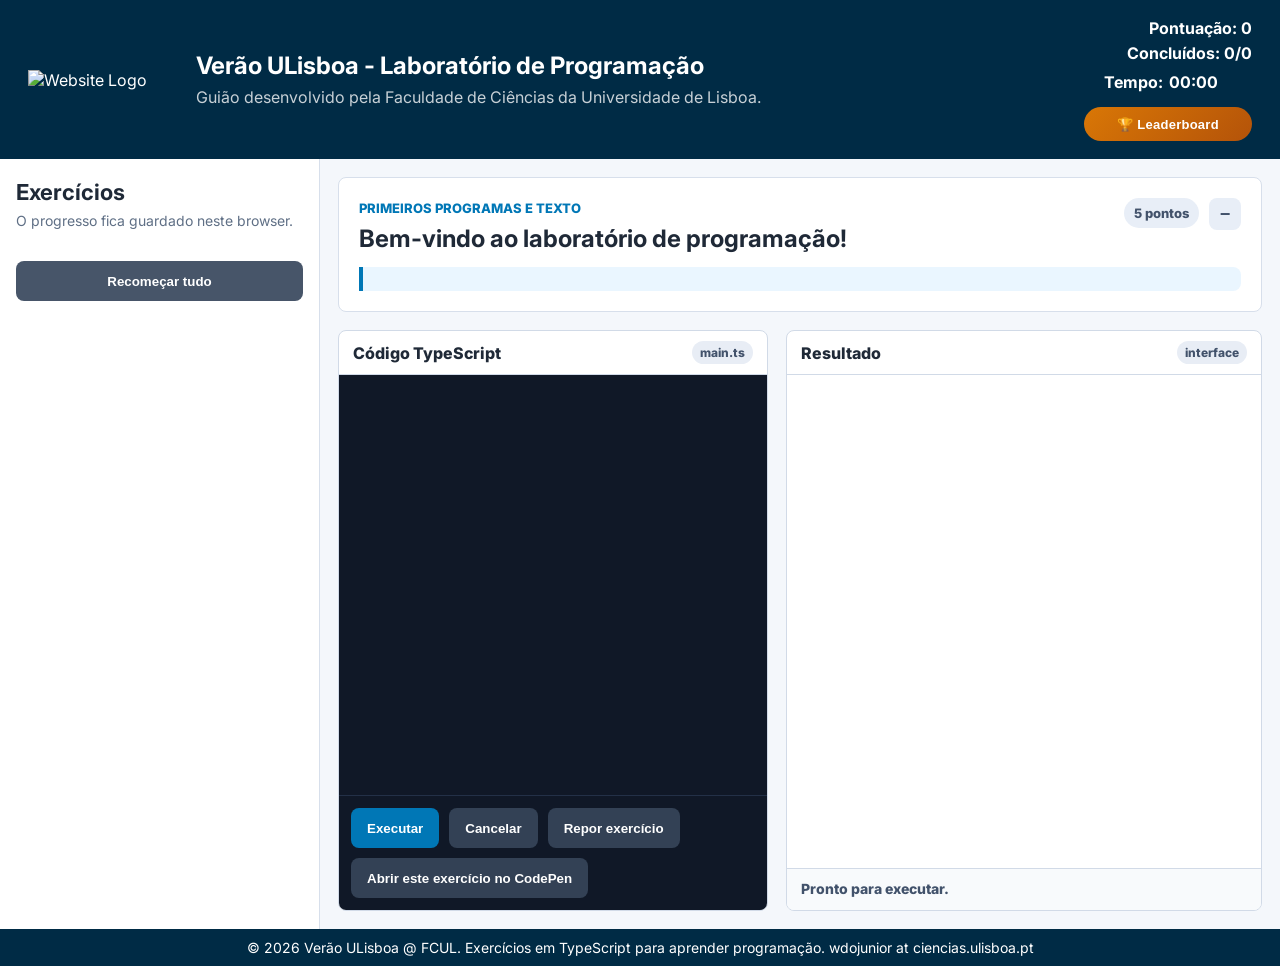
==== commit 369b6cc7: "feature: add cancel button" ====
--- a/index.html
+++ b/index.html
@@ -72,7 +72,8 @@
               aria-describedby="feedback"></textarea>
           </div>
           <div class="actions">
-            <button type="button" onclick="runStudentCode()" title="Executar (Ctrl+Enter ou Cmd+Enter)">Executar</button>
+            <button type="button" id="runExerciseBtn" onclick="runStudentCode()" title="Executar (Ctrl+Enter ou Cmd+Enter)">Executar</button>
+            <button type="button" class="secondary-button" id="cancelExerciseBtn" onclick="cancelStudentCode()" disabled>Cancelar</button>
             <button type="button" class="secondary-button" id="resetExerciseBtn" onclick="resetCurrentExercise()">Repor
               exercício</button>
             <button type="button" class="secondary-button" id="solutionBtn" onclick="showSolution()">Mostrar
@@ -145,6 +146,10 @@
             <label for="lbEmail">E-mail</label>
             <input id="lbEmail" type="email" placeholder="o-teu-email@exemplo.com" required autocomplete="email">
           </div>
+          <div class="form-group">
+            <label for="lbGroup">Turma / Grupo (Opcional)</label>
+            <input id="lbGroup" type="text" placeholder="Ex: Turma A, Grupo 3" autocomplete="off">
+          </div>
           <p id="lbFeedback" class="lb-feedback"></p>
           <div class="modal-actions">
             <button type="submit" class="modal-submit">Submeter pontuação</button>
@@ -155,7 +160,8 @@
     </div>
   </div>
 
-  <!-- Firebase SDK (Compat version to keep scripts simple) -->
+  <!-- Confetti and Firebase SDK (Compat version to keep scripts simple) -->
+  <script src="https://cdn.jsdelivr.net/npm/canvas-confetti@1.9.3/dist/confetti.browser.min.js"></script>
   <script src="https://www.gstatic.com/firebasejs/10.12.0/firebase-app-compat.js"></script>
   <script src="https://www.gstatic.com/firebasejs/10.12.0/firebase-firestore-compat.js"></script>
   <script src="assets/app/firebase-db.js"></script>
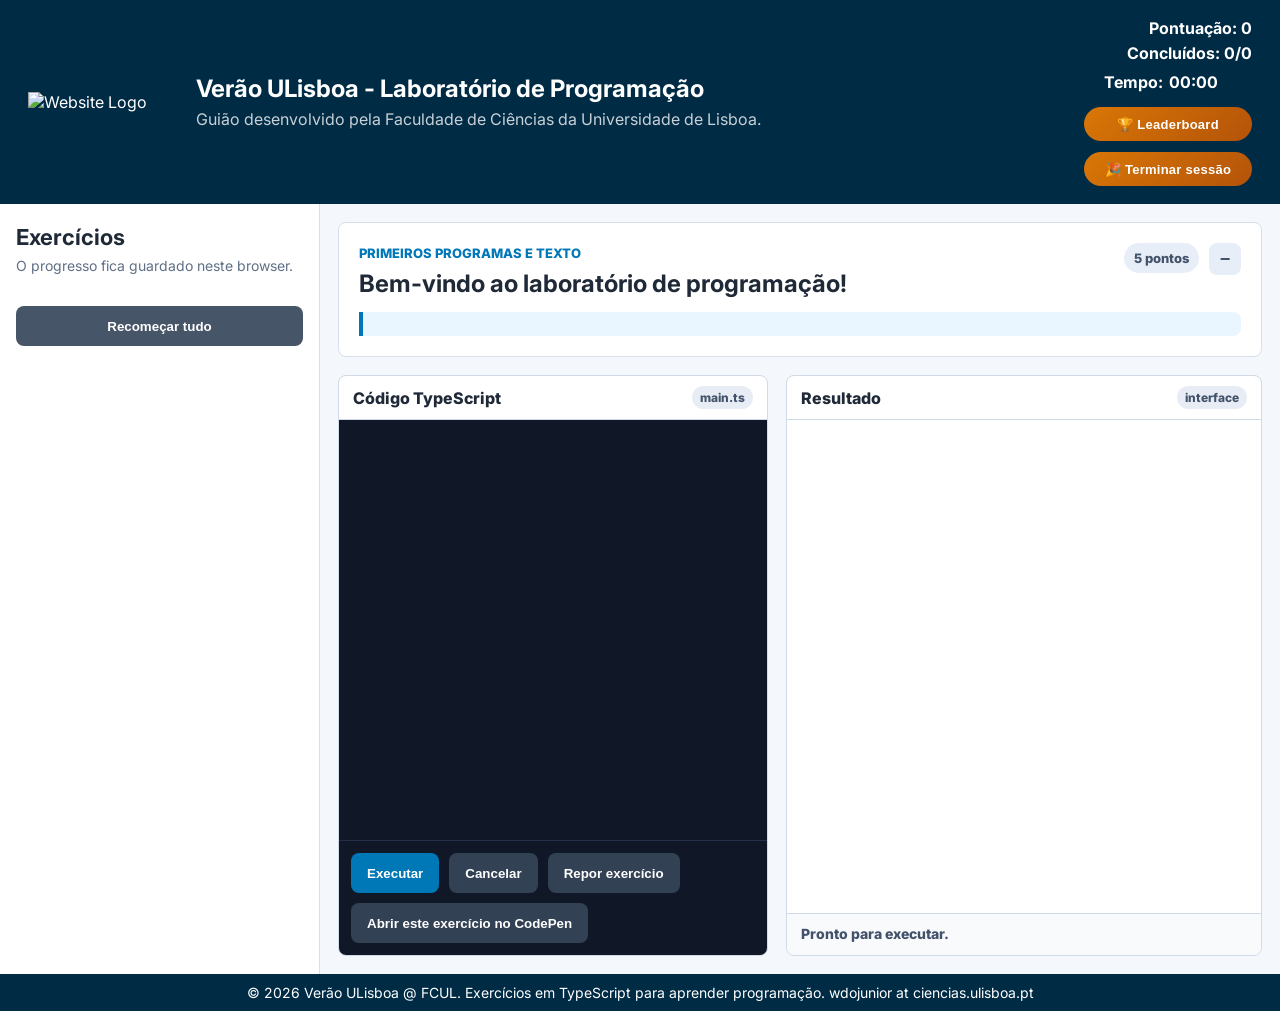
==== commit 3d393694: "Merge remote-tracking branch 'origin/VUL-0003-new-features'" ====
--- a/index.html
+++ b/index.html
@@ -26,6 +26,7 @@
           aria-label="Pausar cronómetro" title="Pausar cronómetro">⏸</button>
       </div>
       <button type="button" class="lb-open-btn" onclick="openLeaderboardModal()">🏆 Leaderboard</button>
+      <button type="button" class="lb-open-btn" onclick="openEndSessionModal()">🎉 Terminar sessão</button>
     </div>
   </header>
 
@@ -156,6 +157,70 @@
             <a href="leaderboard.html" target="_blank" class="modal-link-btn">Ver leaderboard</a>
           </div>
         </form>
+      </div>
+    </div>
+  </div>
+
+  <!-- End Session Modal -->
+  <div id="endSessionModal" class="modal-overlay" hidden role="dialog" aria-modal="true" aria-labelledby="endSessionTitle">
+    <div class="modal-box">
+      <div class="modal-header">
+        <h2 id="endSessionTitle">🎉 Sessão terminada!</h2>
+        <button type="button" class="modal-close" onclick="closeEndSessionModal()" aria-label="Fechar">×</button>
+      </div>
+      <div class="modal-body diploma-body">
+        <div class="diploma-card">
+          <div class="diploma-header">
+            <span>Diploma de Conclusão</span>
+            <strong>Verão ULisboa</strong>
+            <small>Laboratórios de Programação</small>
+          </div>
+          <div class="diploma-content">
+            <p class="diploma-award">Certificamos que <span id="diplomaRecipient">Aluno</span> concluiu com sucesso uma sessão de programação.</p>
+            <p class="diploma-subtitle">Laboratórios de Programação - Verão ULisboa</p>
+            <div class="diploma-grid">
+              <div class="diploma-field">
+                <span class="field-label">Pontuação</span>
+                <strong id="endSessionScore">0</strong>
+              </div>
+              <div class="diploma-field">
+                <span class="field-label">Exercícios</span>
+                <strong id="endSessionCompleted">0</strong>
+              </div>
+              <div class="diploma-field">
+                <span class="field-label">Tempo</span>
+                <strong id="endSessionTime">00:00</strong>
+              </div>
+            </div>
+            <div class="diploma-summary">
+              <p><strong>O que aprendeu:</strong></p>
+              <ul id="diplomaTopics" class="diploma-list"></ul>
+              <p><strong>O que foi feito:</strong></p>
+              <p id="diplomaDone" class="diploma-paragraph"></p>
+              <p class="diploma-date">Emitido em: <span id="diplomaDate"></span></p>
+            </div>
+            <div class="diploma-seal">Verão ULisboa</div>
+          </div>
+        </div>
+        <div class="name-input-row">
+          <label for="endSessionName">Nome para o diploma</label>
+          <input id="endSessionName" type="text" placeholder="Escreve o teu nome" autocomplete="name">
+        </div>
+        <p class="modal-intro" id="endSessionMessage">Parabéns pelo esforço! Mostra este certificado aos teus colegas e inspira-os a aprender com o Verão ULisboa.</p>
+        <div class="share-actions">
+          <p>Partilha o teu progresso e o certificado nas redes:</p>
+          <div class="share-buttons">
+            <button type="button" class="modal-link-btn" onclick="shareSession('twitter')">Twitter</button>
+            <button type="button" class="modal-link-btn" onclick="shareSession('whatsapp')">WhatsApp</button>
+            <button type="button" class="modal-link-btn" onclick="copySessionLink()">Copiar mensagem</button>
+          </div>
+        </div>
+        <p class="share-note">Este certificado celebra a tua jornada no Verão ULisboa. Partilha para ajudar mais colegas a descobrir o laboratório.</p>
+        <div class="modal-actions">
+          <button type="button" class="modal-submit" onclick="confirmEndSession()">Confirmar término</button>
+          <button type="button" class="modal-link-btn" onclick="closeEndSessionModal()">Continuar sessão</button>
+        </div>
+      </div>
       </div>
     </div>
   </div>
--- a/assets/style.css
+++ b/assets/style.css
@@ -918,11 +918,182 @@
   font-size: 15px;
 }
 
-.modal-stats {
-  display: grid;
-  grid-template-columns: repeat(3, 1fr);
+.name-input-row {
+  margin-bottom: 20px;
+  display: grid;
+  gap: 8px;
+}
+
+.name-input-row label {
+  font-size: 13px;
+  font-weight: 800;
+  color: #0f172a;
+}
+
+.name-input-row input {
+  width: 100%;
+  padding: 12px 14px;
+  border-radius: 12px;
+  border: 1px solid #cbd5e1;
+  font: inherit;
+  font-size: 15px;
+  color: #0f172a;
+  background: #ffffff;
+  box-shadow: inset 0 1px 2px rgba(15, 23, 42, 0.06);
+}
+
+.name-input-row input:focus {
+  outline: none;
+  border-color: #3b82f6;
+  box-shadow: 0 0 0 3px rgba(59, 130, 246, 0.18);
+}
+
+.diploma-card {
+  border: 2px solid #fcd34d;
+  border-radius: 28px;
+  background: linear-gradient(180deg, #ffffff 0%, #f8fafc 100%);
+  padding: 24px;
+  margin-bottom: 20px;
+  box-shadow: 0 24px 60px rgba(15, 23, 42, 0.14);
+}
+
+.diploma-header {
+  text-align: center;
+  margin-bottom: 24px;
+  padding-bottom: 16px;
+  border-bottom: 2px dotted #fcd34d;
+}
+
+.diploma-header span {
+  display: block;
+  font-size: 12px;
+  letter-spacing: 0.24em;
+  text-transform: uppercase;
+  color: #475569;
+}
+
+.diploma-header strong {
+  display: block;
+  font-size: 30px;
+  margin: 10px 0 6px;
+  color: #0f172a;
+}
+
+.diploma-header small {
+  display: block;
+  font-size: 13px;
+  color: #64748b;
+}
+
+.diploma-award {
+  margin: 0 0 16px;
+  font-size: 17px;
+  color: #0f172a;
+  text-align: center;
+  line-height: 1.5;
+}
+
+.diploma-award span {
+  color: #1d4ed8;
+}
+
+.diploma-subtitle {
+  text-align: center;
+  color: #334155;
+  margin: 0 0 18px;
+  font-size: 13px;
+  text-transform: uppercase;
+  letter-spacing: 0.12em;
+}
+
+.diploma-grid {
+  display: grid;
+  grid-template-columns: repeat(3, minmax(0, 1fr));
   gap: 12px;
-  margin-bottom: 22px;
+  margin-bottom: 18px;
+}
+
+.diploma-field {
+  background: #f8fafc;
+  border: 1px solid #e2e8f0;
+  border-radius: 16px;
+  padding: 18px 12px;
+  text-align: center;
+}
+
+.diploma-field .field-label {
+  display: block;
+  font-size: 11px;
+  font-weight: 700;
+  letter-spacing: 0.12em;
+  text-transform: uppercase;
+  color: #475569;
+  margin-bottom: 8px;
+}
+
+.diploma-field strong {
+  display: block;
+  font-size: 22px;
+  color: #0f172a;
+}
+
+.diploma-summary {
+  margin-top: 12px;
+}
+
+.diploma-list {
+  margin: 8px 0 16px;
+  padding-left: 20px;
+  color: #334155;
+}
+
+.diploma-list li {
+  margin-bottom: 7px;
+}
+
+.diploma-paragraph {
+  margin: 0 0 12px;
+  color: #334155;
+  line-height: 1.7;
+}
+
+.diploma-date {
+  margin: 0;
+  color: #475569;
+  font-size: 13px;
+}
+
+.diploma-seal {
+  margin-top: 18px;
+  padding: 14px 18px;
+  border-radius: 999px;
+  background: #fef3c7;
+  color: #92400e;
+  text-align: center;
+  font-weight: 800;
+  letter-spacing: 0.08em;
+  text-transform: uppercase;
+}
+
+.modal-actions {
+  display: flex;
+  gap: 10px;
+  align-items: center;
+  margin-top: 16px;
+}
+
+.modal-submit {
+  flex: 1;
+  background: linear-gradient(135deg, #0f766e, #059669);
+  color: white;
+  font-size: 15px;
+  border-radius: 12px;
+  padding: 12px 16px;
+  box-shadow: 0 10px 25px rgba(5, 150, 105, 0.18);
+}
+
+.modal-submit:hover {
+  background: linear-gradient(135deg, #10b981, #047857);
 }
 
 .modal-stat {
@@ -932,6 +1103,24 @@
   text-align: center;
   display: grid;
   gap: 4px;
+}
+
+.share-actions p {
+  margin: 0 0 10px;
+  color: #1f2937;
+  font-weight: 700;
+}
+
+.share-buttons {
+  display: flex;
+  flex-wrap: wrap;
+  gap: 10px;
+}
+
+.share-note {
+  margin-top: 16px;
+  color: #42526b;
+  font-size: 14px;
 }
 
 .modal-stat-value {
@@ -990,17 +1179,122 @@
   display: flex;
   gap: 10px;
   align-items: center;
-  margin-top: 6px;
+  margin-top: 16px;
 }
 
 .modal-submit {
   flex: 1;
-  background: linear-gradient(135deg, #0077b6, #005f92);
+  background: linear-gradient(135deg, #0f766e, #059669);
+  color: white;
   font-size: 15px;
+  border-radius: 12px;
+  padding: 12px 16px;
+  box-shadow: 0 10px 25px rgba(5, 150, 105, 0.18);
 }
 
 .modal-submit:hover {
-  background: linear-gradient(135deg, #0090d9, #0077b6);
+  background: linear-gradient(135deg, #10b981, #047857);
+}
+
+.diploma-card {
+  border: 2px solid #fad34f;
+  border-radius: 24px;
+  background: linear-gradient(180deg, #ffffff 0%, #f8fafc 100%);
+  padding: 22px;
+  margin-bottom: 18px;
+  box-shadow: 0 22px 48px rgba(15, 23, 42, 0.12);
+}
+
+.diploma-header {
+  text-align: center;
+  margin-bottom: 22px;
+  padding-bottom: 14px;
+  border-bottom: 1px dashed #e2e8f0;
+}
+
+.diploma-header span {
+  display: block;
+  font-size: 14px;
+  color: #64748b;
+  letter-spacing: 0.12em;
+  text-transform: uppercase;
+}
+
+.diploma-header strong {
+  display: block;
+  font-size: 26px;
+  margin: 10px 0 4px;
+  color: #0f172a;
+}
+
+.diploma-header small {
+  display: block;
+  font-size: 13px;
+  color: #475569;
+}
+
+.diploma-award {
+  margin: 0 0 18px;
+  font-size: 15px;
+  color: #334155;
+  text-align: center;
+}
+
+.diploma-grid {
+  display: grid;
+  grid-template-columns: repeat(3, minmax(0, 1fr));
+  gap: 12px;
+  margin-bottom: 18px;
+}
+
+.diploma-field {
+  background: #f8fafc;
+  border: 1px solid #cbd5e1;
+  border-radius: 14px;
+  padding: 16px;
+  text-align: center;
+}
+
+.diploma-field .field-label {
+  display: block;
+  font-size: 11px;
+  font-weight: 700;
+  letter-spacing: 0.12em;
+  text-transform: uppercase;
+  color: #475569;
+  margin-bottom: 8px;
+}
+
+.diploma-field strong {
+  display: block;
+  font-size: 20px;
+  color: #0f172a;
+}
+
+.diploma-summary {
+  margin-top: 12px;
+}
+
+.diploma-list {
+  margin: 8px 0 14px;
+  padding-left: 20px;
+  color: #334155;
+}
+
+.diploma-list li {
+  margin-bottom: 6px;
+}
+
+.diploma-paragraph {
+  margin: 0 0 10px;
+  color: #334155;
+  line-height: 1.6;
+}
+
+.modal-intro {
+  margin: 0 0 18px;
+  color: #42526b;
+  font-size: 15px;
 }
 
 .modal-link-btn {
@@ -1065,4 +1359,14 @@
   .topbar img {
     max-width: 190px;
   }
+}
+
+.topic-toggle small.topic-completed {
+  color: #2ca66f;
+  font-weight: 800;
+}
+
+.completed-check {
+  color: #2ca66f;
+  margin-left: 4px;
 }
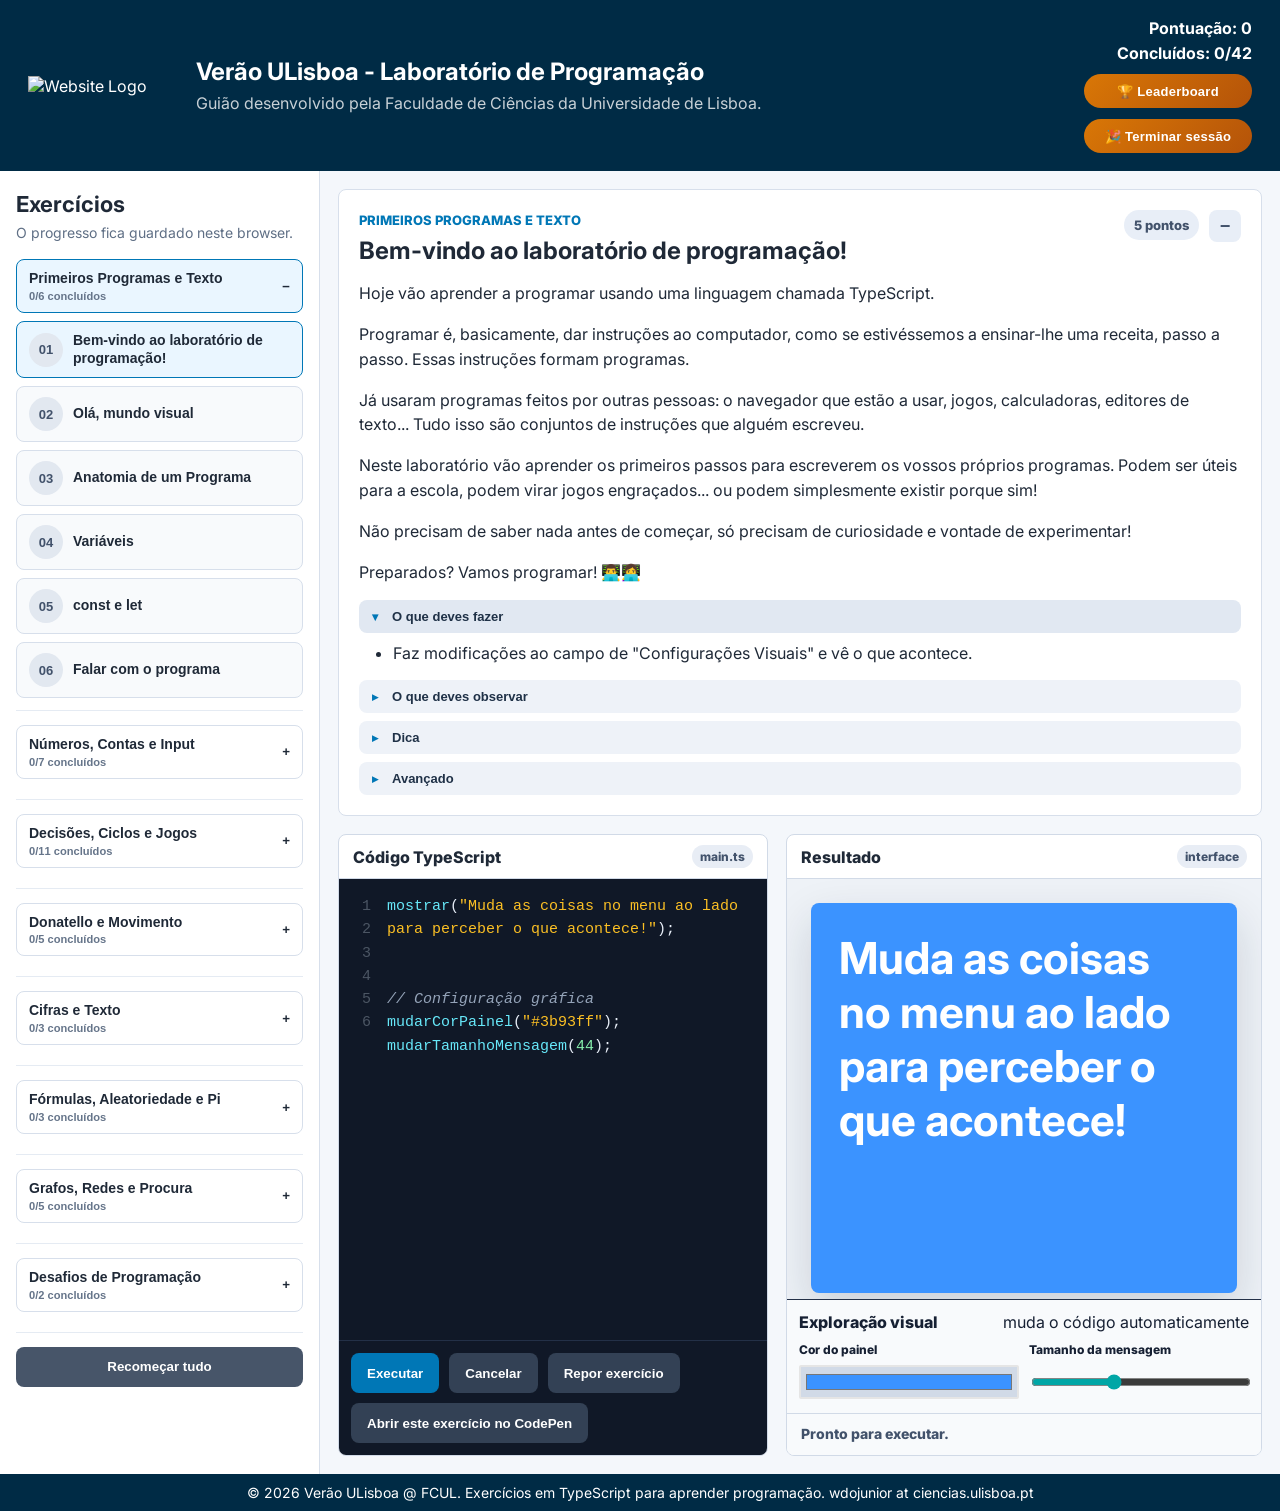
==== commit fbc5e6ec: "merged from wellington" ====
--- a/index.html
+++ b/index.html
@@ -57,7 +57,6 @@
         </div>
         <div id="briefingContent">
           <div id="exerciseBody"></div>
-          <div class="hint-box" id="hintBox"></div>
         </div>
       </article>
 
@@ -68,6 +67,7 @@
             <span class="file-pill">main.ts</span>
           </div>
           <div class="code-editor">
+            <div id="lineNumbers" class="line-numbers" aria-hidden="true"></div>
             <pre id="editorHighlight" class="editor-highlight" aria-hidden="true"></pre>
             <textarea id="editor" spellcheck="false" aria-label="Editor de TypeScript"
               aria-describedby="feedback"></textarea>
@@ -84,6 +84,11 @@
           </div>
         </div>
 
+        <div class="lab-right">
+        <aside class="anim-panel" id="animationPanel" hidden>
+          <div class="panel-title"><span>Animação</span></div>
+          <div id="animationBody"></div>
+        </aside>
         <div class="preview-shell">
           <div class="panel-title">
             <span>Resultado</span>
@@ -105,6 +110,7 @@
             </form>
           </div>
           <div id="feedback" class="feedback neutral" role="status" aria-live="polite">Pronto para executar.</div>
+        </div>
         </div>
       </section>
     </section>
--- a/assets/style.css
+++ b/assets/style.css
@@ -47,8 +47,10 @@
   text-align: right;
 }
 
+/* Timer runs in the background (appState.timeSpent) but stays hidden during
+   exercises; the elapsed time is shown only on the leaderboard / diploma. */
 .timer-wrap {
-  display: inline-flex;
+  display: none;
   align-items: center;
   justify-content: flex-end;
   gap: 6px;
@@ -359,28 +361,115 @@
   color: #157347;
 }
 
-.hint-box {
-  margin-top: 14px;
-  padding: 12px 14px;
-  border-left: 4px solid #0077b6;
-  border-radius: 0 8px 8px 0;
-  background: #eaf6ff;
-  color: #304257;
+/* Consistent collapsible briefing sections (Objetivos, Observar, Dica, Avançado) */
+.section-toggle {
+  display: flex;
+  align-items: center;
+  gap: 8px;
+  width: 100%;
+  margin: 8px 0 0;
+  padding: 9px 13px;
+  min-height: 0;
+  background: #eef2f8;
+  color: #1f3147;
+  font-size: 13px;
+  font-weight: 800;
+  text-align: left;
+}
+
+.section-toggle:hover,
+.section-toggle.open {
+  background: #e1e8f2;
+}
+
+.section-toggle .chev {
+  width: 12px;
+  color: #0077b6;
+  font-size: 12px;
+}
+
+.section-box {
+  padding: 8px 14px 6px;
   line-height: 1.5;
 }
 
-.hint-box[hidden] {
+.section-box[hidden] {
   display: none;
 }
 
-.hint-toggle {
-  margin-top: 12px;
-  background: #475569;
-}
-
-.hint-toggle:hover {
-  background: #334155;
-}
+.section-box ul {
+  margin: 0;
+  padding-left: 20px;
+}
+
+.section-box p {
+  margin: 0 0 6px;
+}
+
+.section-box p:last-child {
+  margin-bottom: 0;
+}
+
+.lab-right {
+  min-height: 0;
+  display: flex;
+  flex-direction: column;
+  gap: 18px;
+}
+
+.anim-panel {
+  display: flex;
+  flex-direction: column;
+  border: 1px solid #d1dae7;
+  border-radius: 8px;
+  background: white;
+  overflow: hidden;
+}
+
+.anim-panel[hidden] {
+  display: none;
+}
+
+#animationBody {
+  flex: 1;
+  display: grid;
+  place-items: center;
+  padding: 18px 16px;
+  background: #f8fafc;
+}
+
+.lab-right .preview-shell {
+  flex: 1;
+}
+
+@media (prefers-reduced-motion: reduce) {
+  #animationBody * {
+    animation: none !important;
+  }
+}
+
+/* Reusable concept-animation helpers (used inside #animationBody) */
+.cax { font-family: Inter, system-ui, sans-serif; text-align: center; color: #1f2937; width: 100%; line-height: 1.55; }
+.cax .big { font-size: 23px; font-weight: 800; margin: 5px 0; }
+.cax .lbl { font-size: 12px; font-weight: 700; color: #64748b; text-transform: uppercase; letter-spacing: .04em; }
+.cax .accent { color: #0077b6; }
+.cax .ok { color: #16a34a; }
+.cax .warn { color: #d97706; }
+.cax .bad { color: #ef4444; }
+.cax-step { opacity: 0; animation: caxIn 4s infinite; }
+.cax-step.d1 { animation-delay: .5s; }
+.cax-step.d2 { animation-delay: 1s; }
+@keyframes caxIn { 0%,8%{opacity:0;transform:translateY(6px)} 24%,92%{opacity:1;transform:none} 100%{opacity:1} }
+.cax-pulse { border-radius: 5px; padding: 0 5px; animation: caxPulse 3.2s infinite; }
+@keyframes caxPulse { 0%,25%{background:#fde68a} 50%,100%{background:transparent} }
+.cax-pop { display: inline-block; opacity: 0; animation: caxPop 4s infinite; }
+.cax-pop.d1 { animation-delay: .6s; }
+.cax-pop.d2 { animation-delay: 1.2s; }
+@keyframes caxPop { 0%,4%{opacity:0;transform:scale(.6)} 16%,92%{opacity:1;transform:scale(1)} 100%{opacity:1} }
+.cax-a { animation: caxAB 5s infinite; }
+.cax-b { animation: caxBA 5s infinite; }
+@keyframes caxAB { 0%,42%{opacity:1} 50%,92%{opacity:.15} 100%{opacity:1} }
+@keyframes caxBA { 0%,42%{opacity:.15} 50%,92%{opacity:1} 100%{opacity:.15} }
 
 .lab {
   min-height: 0;
@@ -434,12 +523,35 @@
   background: #101827;
 }
 
+.line-numbers {
+  position: absolute;
+  top: 0;
+  left: 0;
+  bottom: 0;
+  width: 40px;
+  padding: 16px 8px 16px 0;
+  text-align: right;
+  font-family: "SFMono-Regular", Consolas, "Liberation Mono", monospace;
+  font-size: 15px;
+  line-height: 1.55;
+  color: #4b5563;
+  user-select: none;
+  pointer-events: none;
+  overflow: hidden;
+  z-index: 2;
+  box-sizing: border-box;
+}
+
+.line-numbers span {
+  display: block;
+}
+
 .editor-highlight,
 #editor {
   position: absolute;
   inset: 0;
   width: 100%;
-  padding: 16px;
+  padding: 16px 16px 16px 48px;
   margin: 0;
   border: 0;
   font-size: 15px;
